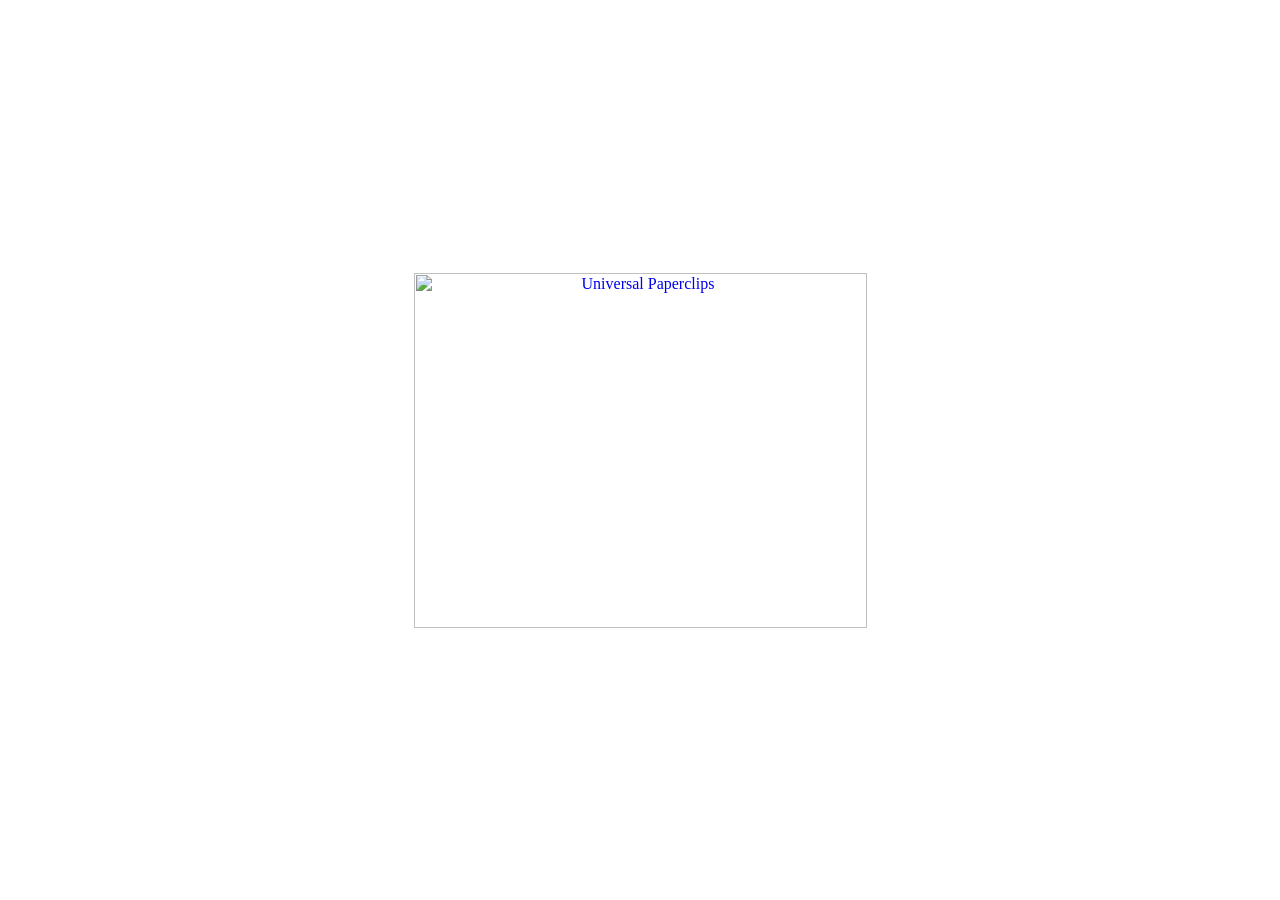
==== index.html @ c9454bbe "initial mirror" ====
<html>
    <head>
    <meta name="viewport" content="width=device-width, initial-scale=1">
    <link href="https://fonts.googleapis.com/css?family=Open+Sans" rel="stylesheet">
    <link rel="stylesheet" type="text/css" href="titlescreen.css?v2" />
        <!-- Global Site Tag (gtag.js) - Google Analytics -->
        <script async src="https://www.googletagmanager.com/gtag/js?id=UA-107491380-1"></script>
        <script>
            window.dataLayer = window.dataLayer || [];
            function gtag(){dataLayer.push(arguments)};
            gtag('js', new Date());
            gtag('config', 'UA-107491380-1');
            gtag('set', {'user_id': 'USER_ID'}); // Set the user ID using signed-in user_id.
        </script>
    </head>
    
    <body>
    
<div class="frame" id="wrapper" style=" position:absolute; top:0; bottom:0; left:0; right:0; border: width:100%; text-align:center; vertical-align:middle; margin:auto">    
    
<a href=index2.html>    
    
<img src="title.png" alt="Universal Paperclips" height="355" width="453">


</a>

</div>

<div id="mobile">
	<div id="mobile-content">
		<div id="mobile-title">
			<img src="mobile-title.png">
		</div>
		<div id="mobile-main-text">
			The web version of this game was<br /> 
			not designed to work on phones.<br />
			Grab the mobile version below.
		</div>
		<div id="mobile-badges">
			<a href="https://itunes.apple.com/us/app/universal-paperclips/id1300634274?ls=1&mt=8"><img src="apple_badge.svg"></a>
			<div id="fake-android">(Android version coming soon)</div>
		</div>
	</div> <!-- END mobile-content -->
	<div id="mobile-footer">
		<a href="index2.html">continue to web version</a>
	</div>
</div> <!-- END mobile -->
    
</body>
---- titlescreen.css ----
.frame 
{
    text-align: center;
    margin: auto;
}


.frame img 
{
    position: absolute;
    top: 0;
    bottom: 0;
    left: 0;
    right: 0;
    margin: auto;
}

#mobile
{
	font-family: "HelveticaNeue-Light", "Helvetica Neue Light", "Helvetica Neue", 'Open Sans', sans-serif;
	font-weight: 300; 
	display: none;
	width: 100%;
	height: 100vh;
	margin-left: auto;
	margin-right: auto;
	background-image:
		linear-gradient(
		   #444344, #fff 50%
		);
	}

#mobile-content
{
	width: 70%;
	margin-left: auto;
	margin-right: auto;
}

#mobile-main-text
{
	font-size: 2.5vh;
	margin-top: 3.0vh;
	text-align: center;
}

#mobile-title img 
{
	margin-top: 20vh;
	width: 100%;
}

#mobile-badges 
{
	margin-top: 3.0vh;
	width: 80%;
	margin-left: auto;
	margin-right: auto;
}

#mobile-badges img
{
	margin-bottom: 1.5vh;
	width: 100%;
}

#fake-android
{
	text-align: center;
	width: 80%;
    background-color: #d3d3d3;
    padding: 10% 10%;
    border-radius: 10px;
    font-size: 1.7vh;
}

#mobile-footer
{
	float: right;
	margin-top: 5vh;
	margin-bottom: 2vh;
	margin-right: 2vh;
}

#mobile-footer a
{
	font-weight: 700;
	color: black;
}

/*@media only screen and (max-width: 700px)
{
	body 
	{
		margin: 0;
		padding: 0;
	}

	#mobile 
	{
		display: block;
	}

	#wrapper 
	{
		display: none;
	}
}*/
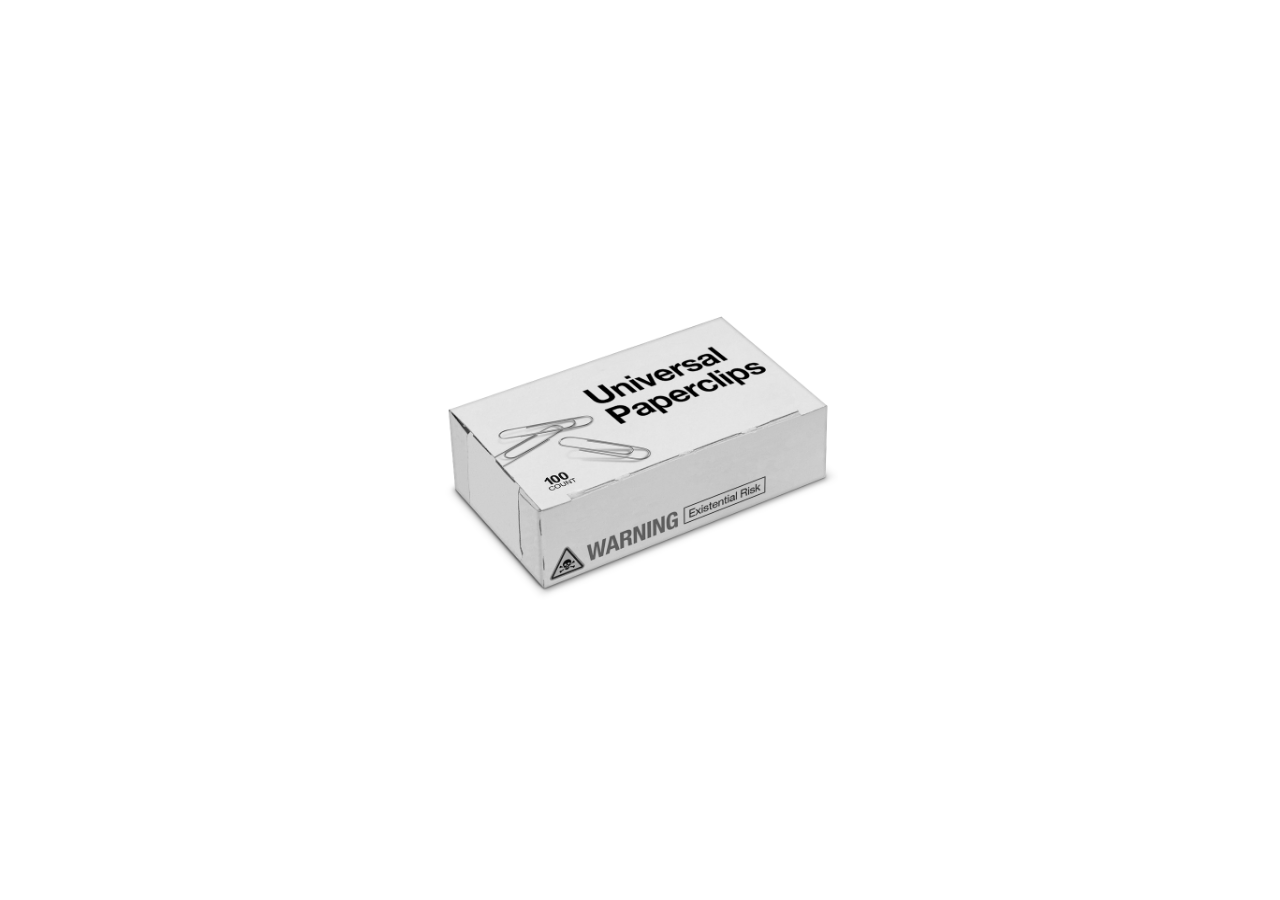
==== commit 50acaf08: "remove gtag, mobile, ad automatic formatting" ====
--- a/index.html
+++ b/index.html
@@ -1,50 +1,27 @@
 <html>
     <head>
-    <meta name="viewport" content="width=device-width, initial-scale=1">
-    <link href="https://fonts.googleapis.com/css?family=Open+Sans" rel="stylesheet">
-    <link rel="stylesheet" type="text/css" href="titlescreen.css?v2" />
-        <!-- Global Site Tag (gtag.js) - Google Analytics -->
-        <script async src="https://www.googletagmanager.com/gtag/js?id=UA-107491380-1"></script>
-        <script>
-            window.dataLayer = window.dataLayer || [];
-            function gtag(){dataLayer.push(arguments)};
-            gtag('js', new Date());
-            gtag('config', 'UA-107491380-1');
-            gtag('set', {'user_id': 'USER_ID'}); // Set the user ID using signed-in user_id.
-        </script>
+        <meta name="viewport" content="width=device-width, initial-scale=1" />
+        <link
+            href="https://fonts.googleapis.com/css?family=Open+Sans"
+            rel="stylesheet"
+        />
+        <link rel="stylesheet" type="text/css" href="titlescreen.css" />
     </head>
-    
+
     <body>
-    
-<div class="frame" id="wrapper" style=" position:absolute; top:0; bottom:0; left:0; right:0; border: width:100%; text-align:center; vertical-align:middle; margin:auto">    
-    
-<a href=index2.html>    
-    
-<img src="title.png" alt="Universal Paperclips" height="355" width="453">
-
-
-</a>
-
-</div>
-
-<div id="mobile">
-	<div id="mobile-content">
-		<div id="mobile-title">
-			<img src="mobile-title.png">
-		</div>
-		<div id="mobile-main-text">
-			The web version of this game was<br /> 
-			not designed to work on phones.<br />
-			Grab the mobile version below.
-		</div>
-		<div id="mobile-badges">
-			<a href="https://itunes.apple.com/us/app/universal-paperclips/id1300634274?ls=1&mt=8"><img src="apple_badge.svg"></a>
-			<div id="fake-android">(Android version coming soon)</div>
-		</div>
-	</div> <!-- END mobile-content -->
-	<div id="mobile-footer">
-		<a href="index2.html">continue to web version</a>
-	</div>
-</div> <!-- END mobile -->
-    
-</body>+        <div
+            class="frame"
+            id="wrapper"
+            style=" position:absolute; top:0; bottom:0; left:0; right:0; border: width:100%; text-align:center; vertical-align:middle; margin:auto"
+        >
+            <a href="index2.html">
+                <img
+                    src="title.png"
+                    alt="Universal Paperclips"
+                    height="355"
+                    width="453"
+                />
+            </a>
+        </div>
+    </body>
+</html>
--- a/titlescreen.css
+++ b/titlescreen.css
@@ -1,12 +1,9 @@
-.frame 
-{
+.frame {
     text-align: center;
     margin: auto;
 }
 
-
-.frame img 
-{
+.frame img {
     position: absolute;
     top: 0;
     bottom: 0;
@@ -14,95 +11,3 @@
     right: 0;
     margin: auto;
 }
-
-#mobile
-{
-	font-family: "HelveticaNeue-Light", "Helvetica Neue Light", "Helvetica Neue", 'Open Sans', sans-serif;
-	font-weight: 300; 
-	display: none;
-	width: 100%;
-	height: 100vh;
-	margin-left: auto;
-	margin-right: auto;
-	background-image:
-		linear-gradient(
-		   #444344, #fff 50%
-		);
-	}
-
-#mobile-content
-{
-	width: 70%;
-	margin-left: auto;
-	margin-right: auto;
-}
-
-#mobile-main-text
-{
-	font-size: 2.5vh;
-	margin-top: 3.0vh;
-	text-align: center;
-}
-
-#mobile-title img 
-{
-	margin-top: 20vh;
-	width: 100%;
-}
-
-#mobile-badges 
-{
-	margin-top: 3.0vh;
-	width: 80%;
-	margin-left: auto;
-	margin-right: auto;
-}
-
-#mobile-badges img
-{
-	margin-bottom: 1.5vh;
-	width: 100%;
-}
-
-#fake-android
-{
-	text-align: center;
-	width: 80%;
-    background-color: #d3d3d3;
-    padding: 10% 10%;
-    border-radius: 10px;
-    font-size: 1.7vh;
-}
-
-#mobile-footer
-{
-	float: right;
-	margin-top: 5vh;
-	margin-bottom: 2vh;
-	margin-right: 2vh;
-}
-
-#mobile-footer a
-{
-	font-weight: 700;
-	color: black;
-}
-
-/*@media only screen and (max-width: 700px)
-{
-	body 
-	{
-		margin: 0;
-		padding: 0;
-	}
-
-	#mobile 
-	{
-		display: block;
-	}
-
-	#wrapper 
-	{
-		display: none;
-	}
-}*/
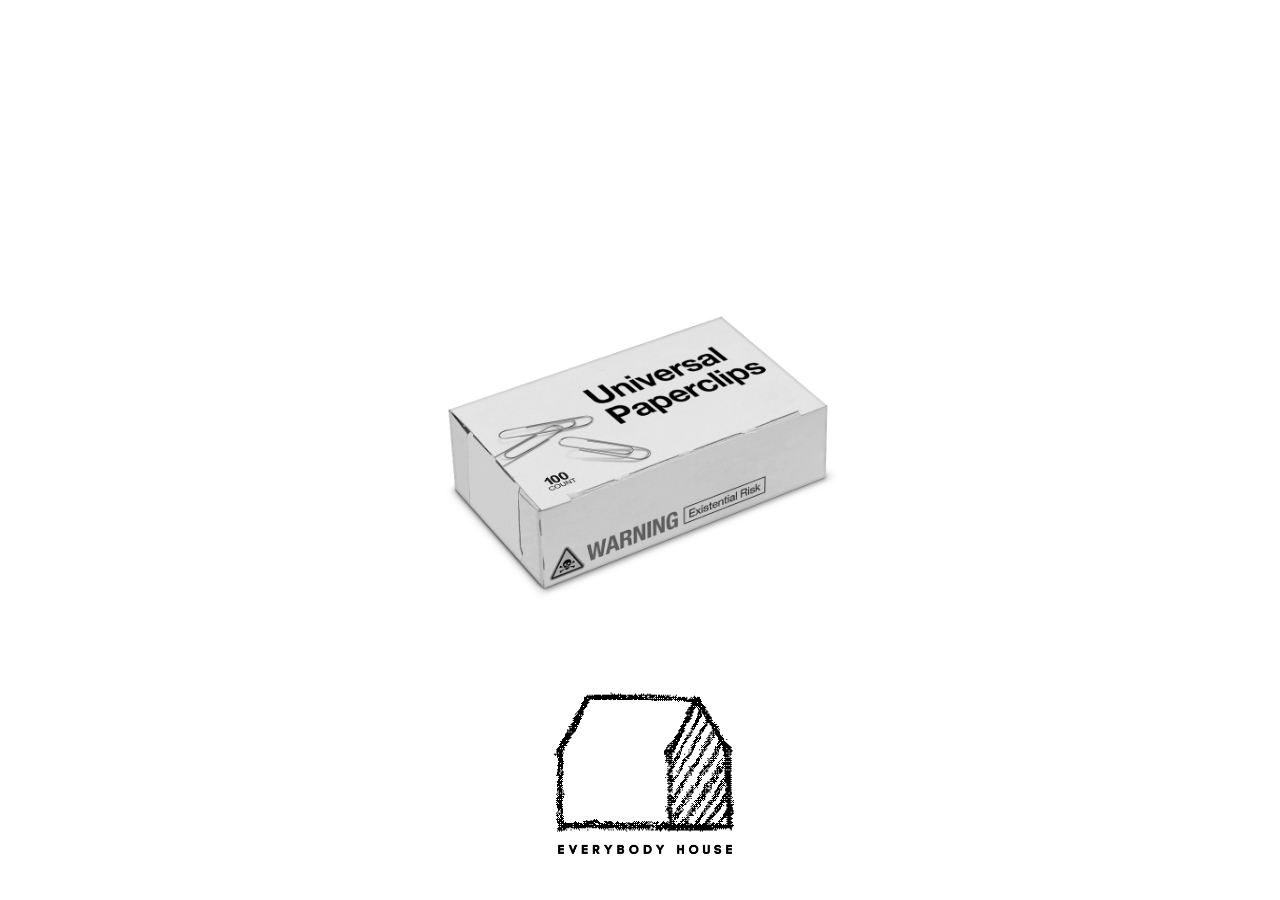
==== commit 44593833: "structure reformat, add images" ====
--- a/index.html
+++ b/index.html
@@ -5,23 +5,23 @@
             href="https://fonts.googleapis.com/css?family=Open+Sans"
             rel="stylesheet"
         />
-        <link rel="stylesheet" type="text/css" href="titlescreen.css" />
+        <link rel="stylesheet" type="text/css" href="css/titlescreen.css" />
+        <link rel="icon" type="image/png" href="favicon.png" />
+        <title>Universal Paperclips</title>
     </head>
 
     <body>
-        <div
-            class="frame"
-            id="wrapper"
-            style=" position:absolute; top:0; bottom:0; left:0; right:0; border: width:100%; text-align:center; vertical-align:middle; margin:auto"
-        >
+        <div class="frame" id="wrapper">
             <a href="index2.html">
                 <img
-                    src="title.png"
+                    src="img/title.png"
                     alt="Universal Paperclips"
                     height="355"
                     width="453"
                 />
             </a>
         </div>
+
+        <img src="img/logo_pixels.png" alt="Everybody House" height="256" />
     </body>
 </html>
--- a/css/titlescreen.css
+++ b/css/titlescreen.css
@@ -0,0 +1,29 @@
+img {
+    position: absolute;
+    bottom: 0;
+    left: 0;
+    right: 0;
+    margin: auto;
+}
+
+.frame {
+    position: absolute;
+    top: 0;
+    bottom: 0;
+    left: 0;
+    right: 0;
+    border: 100%;
+    width: 100%;
+    text-align: center;
+    vertical-align: middle;
+    margin: auto;
+}
+
+.frame img {
+    position: absolute;
+    top: 0;
+    bottom: 0;
+    left: 0;
+    right: 0;
+    margin: auto;
+}
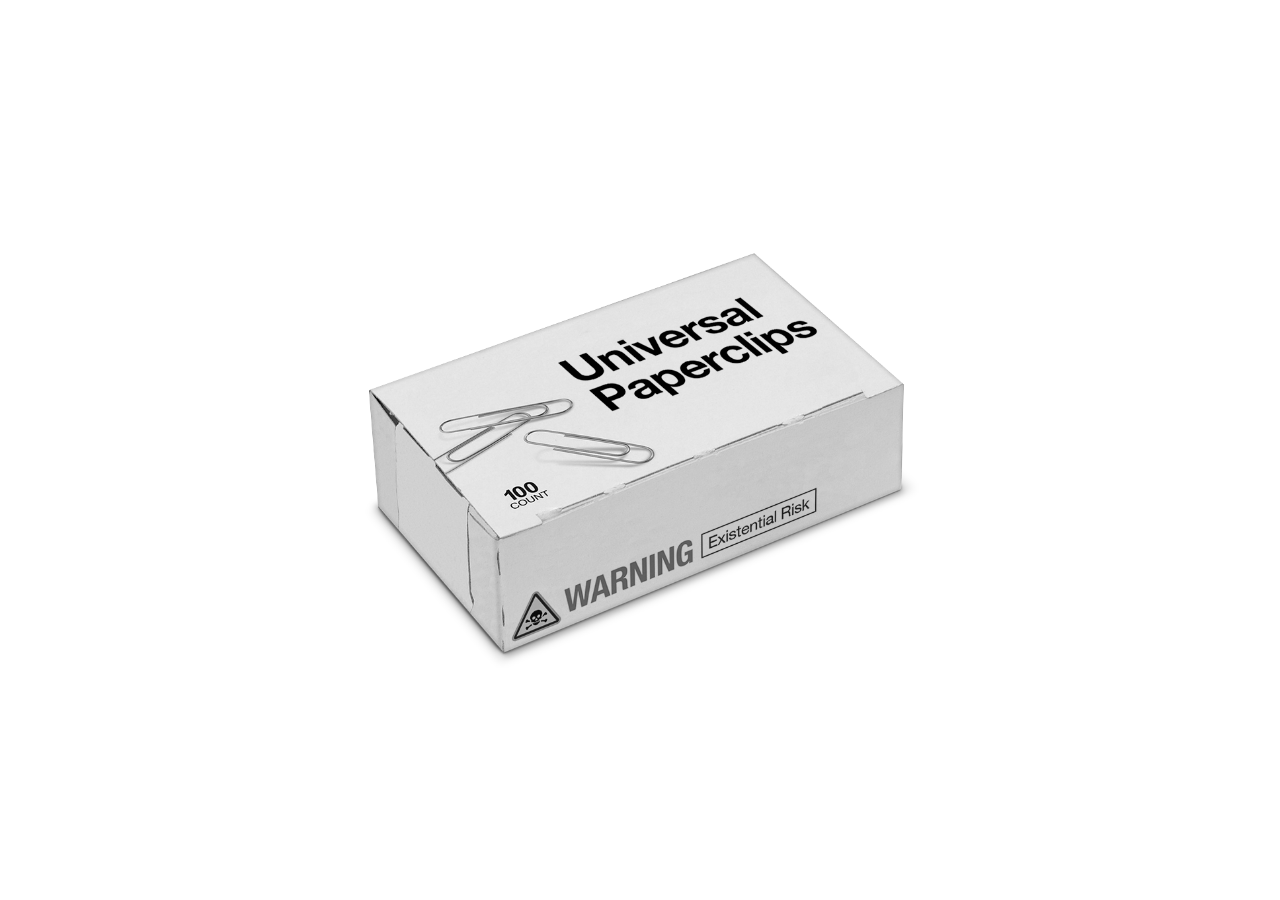
==== commit 8c32dba9: "apparent mobile support" ====
--- a/index.html
+++ b/index.html
@@ -1,3 +1,4 @@
+<!doctype html>
 <html>
     <head>
         <meta name="viewport" content="width=device-width, initial-scale=1" />
@@ -13,15 +14,8 @@
     <body>
         <div class="frame" id="wrapper">
             <a href="index2.html">
-                <img
-                    src="img/title.png"
-                    alt="Universal Paperclips"
-                    height="355"
-                    width="453"
-                />
+                <img src="img/title.png" alt="Universal Paperclips" />
             </a>
         </div>
-
-        <img src="img/logo_pixels.png" alt="Everybody House" height="256" />
     </body>
 </html>
--- a/css/titlescreen.css
+++ b/css/titlescreen.css
@@ -4,6 +4,7 @@
     left: 0;
     right: 0;
     margin: auto;
+    width: 50%;
 }
 
 .frame {
@@ -27,3 +28,9 @@
     right: 0;
     margin: auto;
 }
+
+@media only screen and (max-width: 700px) {
+    img {
+        width: 95%;
+    }
+}
